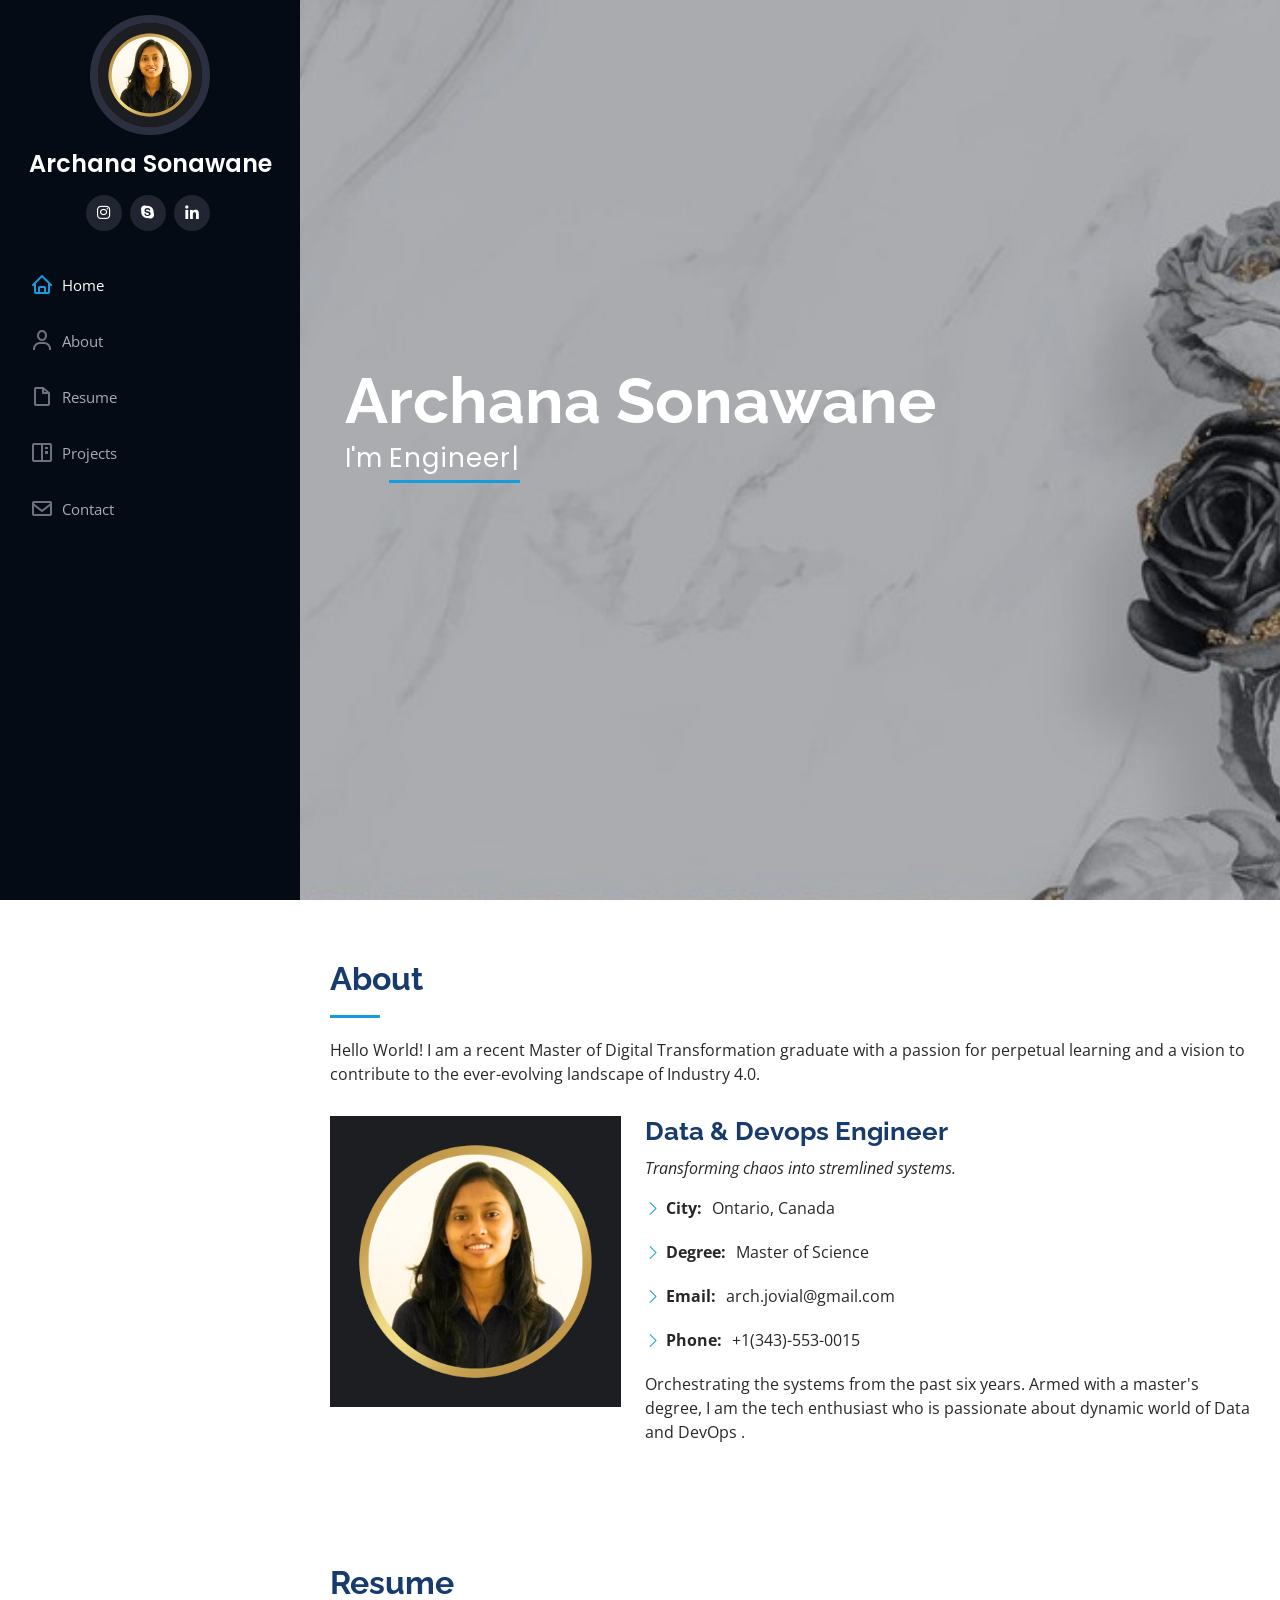
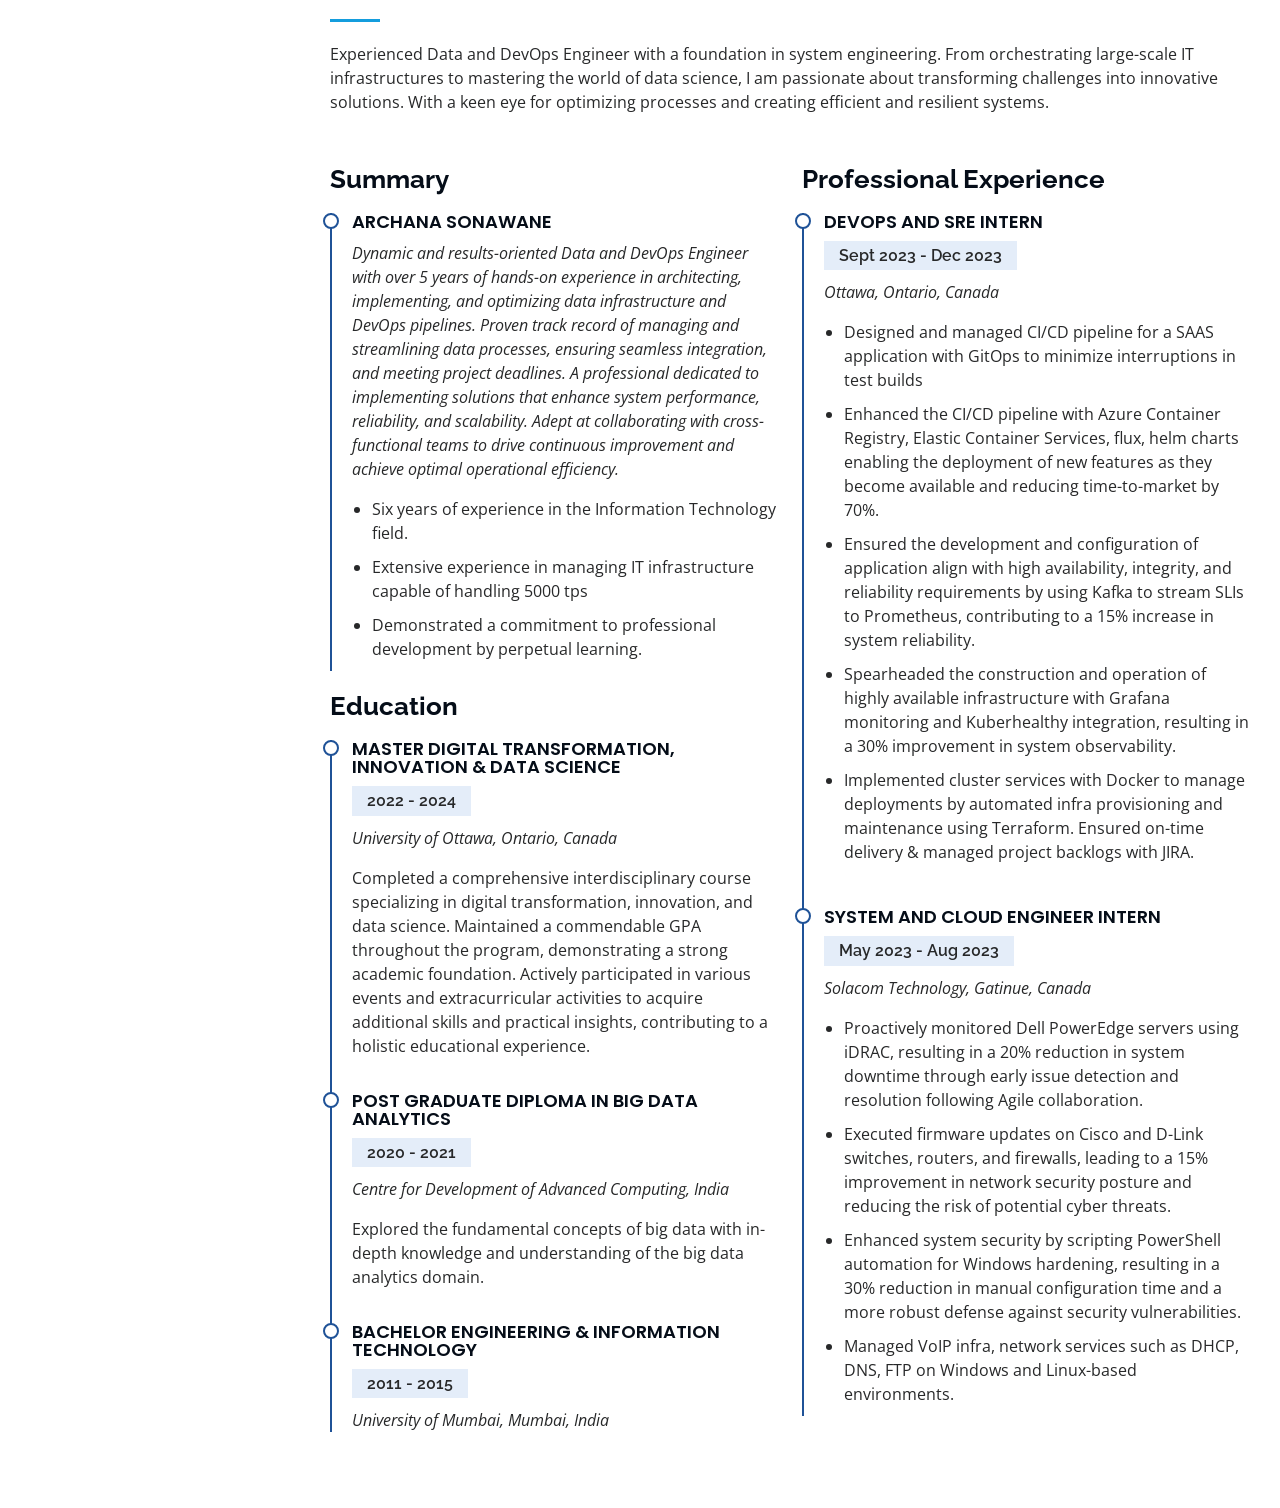
==== index.html @ a14daaec "Update index.html" ====
<!DOCTYPE html>
<html lang="en">

<head>
  <meta charset="utf-8">
  <meta content="width=device-width, initial-scale=1.0" name="viewport">

  <title>Archana - Portfolio</title>
  <meta content="" name="description">
  <meta content="" name="keywords">

  <!-- Favicons -->
  <link href="img/favicon.png" rel="icon">
  <link href="img/apple-touch-icon.png" rel="apple-touch-icon">

  <!-- Google Fonts -->
  <link href="https://fonts.googleapis.com/css?family=Open+Sans:300,300i,400,400i,600,600i,700,700i|Raleway:300,300i,400,400i,500,500i,600,600i,700,700i|Poppins:300,300i,400,400i,500,500i,600,600i,700,700i" rel="stylesheet">

  <!-- Vendor CSS Files -->
  <link href="vendor/aos/aos.css" rel="stylesheet">
  <link href="vendor/bootstrap/css/bootstrap.min.css" rel="stylesheet">
  <link href="vendor/bootstrap-icons/bootstrap-icons.css" rel="stylesheet">
  <link href="vendor/boxicons/css/boxicons.min.css" rel="stylesheet">
  <link href="vendor/glightbox/css/glightbox.min.css" rel="stylesheet">
  <link href="vendor/swiper/swiper-bundle.min.css" rel="stylesheet">

  <!-- Template Main CSS File -->
  <link href="css/style.css" rel="stylesheet"> 
</head>
<body>
  <!-- ======= Mobile nav toggle button ======= -->
  <i class="bi bi-list mobile-nav-toggle d-xl-none"></i>

  <!-- ======= Header ======= -->
  <header id="header">
    <div class="d-flex flex-column">

      <div class="profile">
        <img src="img/profile-img.jpg" alt="" class="img-fluid rounded-circle">
        <h1 class="text-light"><a href="index.html">Archana Sonawane</a></h1>
        <div class="social-links mt-3 text-center">
          <!-- <a href="#" class="twitter"><i class="bx bxl-twitter"></i></a>
          <a href="#" class="facebook"><i class="bx bxl-facebook"></i></a> -->
          <a href="#" class="instagram"><i class="bx bxl-instagram"></i></a>
          <a href="#" class="google-plus"><i class="bx bxl-skype"></i></a>
          <a href="https://www.linkedin.com/in/archana93/" class="linkedin"><i class="bx bxl-linkedin"></i></a>
        </div>
      </div>

      <nav id="navbar" class="nav-menu navbar">
        <ul>
          <li><a href="#hero" class="nav-link scrollto active"><i class="bx bx-home"></i> <span>Home</span></a></li>
          <li><a href="#about" class="nav-link scrollto"><i class="bx bx-user"></i> <span>About</span></a></li>
          <li><a href="#resume" class="nav-link scrollto"><i class="bx bx-file-blank"></i> <span>Resume</span></a></li>
          <li><a href="#portfolio" class="nav-link scrollto"><i class="bx bx-book-content"></i> <span>Projects</span></a></li>
          <!-- <li><a href="#services" class="nav-link scrollto"><i class="bx bx-server"></i> <span>Services</span></a></li> -->
          <li><a href="#contact" class="nav-link scrollto"><i class="bx bx-envelope"></i> <span>Contact</span></a></li>
        </ul>
      </nav><!-- .nav-menu -->
    </div>
  </header><!-- End Header -->

  <!-- ======= Hero Section ======= -->
  <section id="hero" class="d-flex flex-column justify-content-center align-items-center">
    <div class="hero-container" data-aos="fade-in">
      <h1>Archana Sonawane</h1>
      <p>I'm <span class="typed" data-typed-items="Engineer, Dreamer, Reader"></span></p>
    </div>
  </section><!-- End Hero -->

  <main id="main">

    <!-- ======= About Section ======= -->
    <section id="about" class="about">
      <div class="container">

        <div class="section-title">
          <h2>About</h2>
          <p>Hello World! I am a recent Master of Digital Transformation graduate with a passion for perpetual learning and a vision to contribute to the ever-evolving landscape of Industry 4.0.</p>
        </div>

        <div class="row">
          <div class="col-lg-4" data-aos="fade-right">
            <img src="img/profile-img.jpg" class="img-fluid" alt="">
          </div>
          <div class="col-lg-8 pt-4 pt-lg-0 content" data-aos="fade-left">
            <h3>Data &amp; Devops Engineer</h3>
            <p class="fst-italic">
              Transforming chaos into stremlined systems.
            </p>
            <div class="row">
              <div class="col-lg-6">
                <ul>
                 
                  <!-- <li><i class="bi bi-chevron-right"></i> <strong>Website:</strong> <span>www.example.com</span></li> -->
                  
                  <li><i class="bi bi-chevron-right"></i> <strong>City:</strong> <span>Ontario, Canada</span></li>
                  <li><i class="bi bi-chevron-right"></i> <strong>Degree:</strong> <span>Master of Science</span></li>
                  <li><i class="bi bi-chevron-right"></i> <strong>Email:</strong> <span>arch.jovial@gmail.com</span></li>
                  <li><i class="bi bi-chevron-right"></i> <strong>Phone:</strong> <span>+1(343)-553-0015</span></li>
                </ul>
              <!-- </div>
              <div class="col-lg-6">
                <ul> -->
                  
              </div>
            </div>
            <p>
              Orchestrating the systems from the past six years. Armed with a master's degree, I am the tech enthusiast who is passionate about dynamic world of Data and DevOps .
            </p>
          </div>
        </div>

      </div>
    </section><!-- End About Section --> 
     <!-- ======= Resume Section ======= -->
    <section id="resume" class="resume">
      <div class="container">

        <div class="section-title">
          <h2>Resume</h2>
          <p>
            Experienced Data and DevOps Engineer with a foundation in system engineering. 
            From orchestrating large-scale IT infrastructures to mastering the world of data science, 
            I am passionate about transforming challenges into innovative solutions. 
            With a keen eye for optimizing processes and creating efficient and resilient systems.
          </p>
        </div>

        <div class="row">
          <div class="col-lg-6" data-aos="fade-up">
            <h3 class="resume-title">Summary</h3>
            <div class="resume-item pb-0">
              <h4>Archana Sonawane</h4>
              <p><em>
                Dynamic and results-oriented Data and DevOps Engineer with over 5 years of hands-on experience in architecting, implementing, and optimizing data infrastructure and DevOps pipelines. Proven track record of managing and streamlining data processes, ensuring seamless integration, and meeting project deadlines. 
                A professional dedicated to implementing solutions that enhance system performance, reliability, and scalability.
                Adept at collaborating with cross-functional teams to drive continuous improvement and achieve optimal operational efficiency.                </em></p>
              <ul>
                <li>Six years of experience in the Information Technology field. </li>
                <li>Extensive experience in managing IT infrastructure capable of handling 5000 tps</li>
                <li>Demonstrated a commitment to professional development by perpetual learning. </li>
              </ul>
            </div>

            <h3 class="resume-title">Education</h3>
            <div class="resume-item">
              <h4>Master Digital Transformation, Innovation &amp; Data Science</h4>
              <h5>2022 - 2024</h5>
              <p><em>University of Ottawa, Ontario, Canada</em></p>
              <p>
             Completed a comprehensive interdisciplinary course specializing in digital transformation, innovation, and data science. Maintained a commendable GPA throughout the program, demonstrating a strong academic foundation. Actively participated in various events and extracurricular activities to acquire additional skills and practical insights, contributing to a holistic educational experience.   
                </p>
            </div>
             <div class="resume-item">
              <h4>Post Graduate Diploma in Big Data Analytics</h4>
              <h5>2020 - 2021</h5>
              <p><em>Centre for Development of Advanced Computing, India</em></p>
              <p>
             Explored the fundamental concepts of big data with in-depth knowledge and understanding of the big data analytics domain.
              </p>
            </div>
            <div class="resume-item">
              <h4>Bachelor Engineering &amp; Information Technology</h4>
              <h5>2011 - 2015</h5>
              <p><em>University of Mumbai, Mumbai, India</em></p>
              <p></p>
            </div>
          </div>
          <div class="col-lg-6" data-aos="fade-up" data-aos-delay="100">
            <h3 class="resume-title">Professional Experience</h3>
            <div class="resume-item">
              <h4>DevOps and SRE Intern</h4>
              <h5>Sept 2023 - Dec 2023</h5>
              <p><em>Ottawa, Ontario, Canada </em></p>
              <ul>
                <li>Designed and managed CI/CD pipeline for a SAAS application with GitOps to minimize interruptions in test builds</li>
                <li>Enhanced the CI/CD pipeline with Azure Container Registry, Elastic Container Services, flux, helm charts enabling the
deployment of new features as they become available and reducing time-to-market by 70%.</li>
                <li>Ensured the development and configuration of application align with high availability, integrity, and reliability
requirements by using Kafka to stream SLIs to Prometheus, contributing to a 15% increase in system reliability.</li>
                <li>Spearheaded the construction and operation of highly available infrastructure with Grafana monitoring and
Kuberhealthy integration, resulting in a 30% improvement in system observability.</li>
                <li>Implemented cluster services with Docker to manage deployments by automated infra provisioning and maintenance
using Terraform. Ensured on-time delivery & managed project backlogs with JIRA.</li>
              </ul>
            </div>
            <div class="resume-item">
              <h4>System and Cloud Engineer Intern</h4>
              <h5>May 2023 - Aug 2023</h5>
              <p><em>Solacom Technology, Gatinue, Canada</em></p>
              <ul>
                <li>Proactively monitored Dell PowerEdge servers using iDRAC, resulting in a 20% reduction in system downtime through
early issue detection and resolution following Agile collaboration.
                  <li>Executed firmware updates on Cisco and D-Link switches, routers, and firewalls, leading to a 15% improvement in
network security posture and reducing the risk of potential cyber threats.
</li>
                <li>
                  Enhanced system security by scripting PowerShell automation for Windows hardening, resulting in a 30% reduction in
manual configuration time and a more robust defense against security vulnerabilities.
                </li>
                <li>Managed VoIP infra, network services such as DHCP, DNS, FTP on Windows and Linux-based environments.</li>
               
              </ul>
            </div>
          </div>
        </div>

      </div>
    </section><!-- End Resume Section -->
  <!-- ======= Footer ======= -->
  <footer id="footer">
    <div class="container">
      <div class="copyright">
        <!-- &copy; Copyright <strong><span>iPortfolio</span></strong> -->
      </div>
      <div class="credits">
         </div>
    </div>
  </footer><!-- End  Footer -->

  <a href="#" class="back-to-top d-flex align-items-center justify-content-center"><i class="bi bi-arrow-up-short"></i></a>

  <!-- Vendor JS Files -->
  <script src="vendor/purecounter/purecounter_vanilla.js"></script>
  <script src="vendor/aos/aos.js"></script>
  <script src="vendor/bootstrap/js/bootstrap.bundle.min.js"></script>
  <script src="vendor/glightbox/js/glightbox.min.js"></script>
  <script src="vendor/isotope-layout/isotope.pkgd.min.js"></script>
  <script src="vendor/swiper/swiper-bundle.min.js"></script>
  <script src="vendor/typed.js/typed.umd.js"></script>
  <script src="vendor/waypoints/noframework.waypoints.js"></script>
  <script src="vendor/php-email-form/validate.js"></script>

  <!-- Template Main JS File -->
  <script src="js/main.js"></script>

</body>

</html>
---- css/style.css ----
/*--------------------------------------------------------------
# General
--------------------------------------------------------------*/
body {
  font-family: "Open Sans", sans-serif;
  color: #272829;
}

a {
  color: #149ddd;
  text-decoration: none;
}

a:hover {
  color: #37b3ed;
  text-decoration: none;
}

h1,
h2,
h3,
h4,
h5,
h6 {
  font-family: "Raleway", sans-serif;
}

/*--------------------------------------------------------------
# Back to top button
--------------------------------------------------------------*/
.back-to-top {
  position: fixed;
  visibility: hidden;
  opacity: 0;
  right: 15px;
  bottom: 15px;
  z-index: 996;
  background: #149ddd;
  width: 40px;
  height: 40px;
  border-radius: 50px;
  transition: all 0.4s;
}

.back-to-top i {
  font-size: 28px;
  color: #fff;
  line-height: 0;
}

.back-to-top:hover {
  background: #2eafec;
  color: #fff;
}

.back-to-top.active {
  visibility: visible;
  opacity: 1;
}

/*--------------------------------------------------------------
# Header
--------------------------------------------------------------*/
#header {
  position: fixed;
  top: 0;
  left: 0;
  bottom: 0;
  width: 300px;
  transition: all ease-in-out 0.5s;
  z-index: 9997;
  transition: all 0.5s;
  padding: 0 15px;
  background: #040b14;
  overflow-y: auto;
}

#header .profile img {
  margin: 15px auto;
  display: block;
  width: 120px;
  border: 8px solid #2c2f3f;
}

#header .profile h1 {
  font-size: 24px;
  margin: 0;
  padding: 0;
  font-weight: 600;
  -moz-text-align-last: center;
  text-align-last: center;
  font-family: "Poppins", sans-serif;
}

#header .profile h1 a,
#header .profile h1 a:hover {
  color: #fff;
  text-decoration: none;
}

#header .profile .social-links a {
  font-size: 18px;
  display: inline-block;
  background: #212431;
  color: #fff;
  line-height: 1;
  padding: 8px 0;
  margin-right: 4px;
  border-radius: 50%;
  text-align: center;
  width: 36px;
  height: 36px;
  transition: 0.3s;
}

#header .profile .social-links a:hover {
  background: #149ddd;
  color: #fff;
  text-decoration: none;
}

#main {
  margin-left: 300px;
}

.container,
.container-fluid {
  padding-left: 30px;
  padding-right: 30px;
}

@media (max-width: 1199px) {
  #header {
    left: -300px;
  }

  #main {
    margin-left: 0;
  }

  .container,
  .container-fluid {
    padding-left: 12px;
    padding-right: 12px;
  }
}

/*--------------------------------------------------------------
# Navigation Menu
--------------------------------------------------------------*/
/* Desktop Navigation */
.nav-menu {
  padding: 30px 0 0 0;
}

.nav-menu * {
  margin: 0;
  padding: 0;
  list-style: none;
}

.nav-menu>ul>li {
  position: relative;
  white-space: nowrap;
}

.nav-menu a,
.nav-menu a:focus {
  display: flex;
  align-items: center;
  color: #a8a9b4;
  padding: 12px 15px;
  margin-bottom: 8px;
  transition: 0.3s;
  font-size: 15px;
}

.nav-menu a i,
.nav-menu a:focus i {
  font-size: 24px;
  padding-right: 8px;
  color: #6f7180;
}

.nav-menu a:hover,
.nav-menu .active,
.nav-menu .active:focus,
.nav-menu li:hover>a {
  text-decoration: none;
  color: #fff;
}

.nav-menu a:hover i,
.nav-menu .active i,
.nav-menu .active:focus i,
.nav-menu li:hover>a i {
  color: #149ddd;
}

/* Mobile Navigation */
.mobile-nav-toggle {
  position: fixed;
  right: 15px;
  top: 15px;
  z-index: 9998;
  border: 0;
  font-size: 24px;
  transition: all 0.4s;
  outline: none !important;
  background-color: #149ddd;
  color: #fff;
  width: 40px;
  height: 40px;
  display: inline-flex;
  align-items: center;
  justify-content: center;
  line-height: 0;
  border-radius: 50px;
  cursor: pointer;
}

.mobile-nav-active {
  overflow: hidden;
}

.mobile-nav-active #header {
  left: 0;
}

/*--------------------------------------------------------------
# Hero Section
--------------------------------------------------------------*/
#hero {
  width: 100%;
  height: 100vh;
  background: url("../img/hero-bg.jpg") top center;
  background-size: cover;
}

#hero:before {
  content: "";
  background: rgba(5, 13, 24, 0.3);
  position: absolute;
  bottom: 0;
  top: 0;
  left: 0;
  right: 0;
  z-index: 1;
}

#hero .hero-container {
  position: relative;
  z-index: 2;
  min-width: 300px;
}

#hero h1 {
  margin: 0 0 10px 0;
  font-size: 64px;
  font-weight: 700;
  line-height: 56px;
  color: #fff;
}

#hero p {
  color: #fff;
  margin-bottom: 50px;
  font-size: 26px;
  font-family: "Poppins", sans-serif;
}

#hero p span {
  color: #fff;
  padding-bottom: 4px;
  letter-spacing: 1px;
  border-bottom: 3px solid #149ddd;
}

@media (min-width: 1024px) {
  #hero {
    background-attachment: fixed;
  }
}

@media (max-width: 768px) {
  #hero h1 {
    font-size: 28px;
    line-height: 36px;
  }

  #hero h2 {
    font-size: 18px;
    line-height: 24px;
    margin-bottom: 30px;
  }
}

/*--------------------------------------------------------------
# Sections General
--------------------------------------------------------------*/
section {
  padding: 60px 0;
  overflow: hidden;
}

.section-bg {
  background: #f5f8fd;
}

.section-title {
  padding-bottom: 30px;
}

.section-title h2 {
  font-size: 32px;
  font-weight: bold;
  margin-bottom: 20px;
  padding-bottom: 20px;
  position: relative;
  color: #173b6c;
}

.section-title h2::after {
  content: "";
  position: absolute;
  display: block;
  width: 50px;
  height: 3px;
  background: #149ddd;
  bottom: 0;
  left: 0;
}

.section-title p {
  margin-bottom: 0;
}

/*--------------------------------------------------------------
# About
--------------------------------------------------------------*/
.about .content h3 {
  font-weight: 700;
  font-size: 26px;
  color: #173b6c;
}

.about .content ul {
  list-style: none;
  padding: 0;
}

.about .content ul li {
  margin-bottom: 20px;
  display: flex;
  align-items: center;
}

.about .content ul strong {
  margin-right: 10px;
}

.about .content ul i {
  font-size: 16px;
  margin-right: 5px;
  color: #149ddd;
  line-height: 0;
}

.about .content p:last-child {
  margin-bottom: 0;
}

/*--------------------------------------------------------------
# Facts
--------------------------------------------------------------*/
.facts {
  padding-bottom: 30px;
}

.facts .count-box {
  padding: 30px;
  width: 100%;
}

.facts .count-box i {
  display: block;
  font-size: 44px;
  color: #149ddd;
  float: left;
  line-height: 0;
}

.facts .count-box span {
  font-size: 48px;
  line-height: 40px;
  display: block;
  font-weight: 700;
  color: #050d18;
  margin-left: 60px;
}

.facts .count-box p {
  padding: 15px 0 0 0;
  margin: 0 0 0 60px;
  font-family: "Raleway", sans-serif;
  font-size: 14px;
  color: #122f57;
}

.facts .count-box a {
  font-weight: 600;
  display: block;
  margin-top: 20px;
  color: #122f57;
  font-size: 15px;
  font-family: "Poppins", sans-serif;
  transition: ease-in-out 0.3s;
}

.facts .count-box a:hover {
  color: #1f5297;
}

/*--------------------------------------------------------------
# Akills
--------------------------------------------------------------*/
.skills .progress {
  height: 60px;
  display: block;
  background: none;
  border-radius: 0;
}

.skills .progress .skill {
  padding: 0;
  margin: 0 0 6px 0;
  text-transform: uppercase;
  display: block;
  font-weight: 600;
  font-family: "Poppins", sans-serif;
  color: #050d18;
}

.skills .progress .skill .val {
  float: right;
  font-style: normal;
}

.skills .progress-bar-wrap {
  background: #dce8f8;
  height: 10px;
}

.skills .progress-bar {
  width: 1px;
  height: 10px;
  transition: 0.9s;
  background-color: #149ddd;
}

/*--------------------------------------------------------------
# Resume
--------------------------------------------------------------*/
.resume .resume-title {
  font-size: 26px;
  font-weight: 700;
  margin-top: 20px;
  margin-bottom: 20px;
  color: #050d18;
}

.resume .resume-item {
  padding: 0 0 20px 20px;
  margin-top: -2px;
  border-left: 2px solid #1f5297;
  position: relative;
}

.resume .resume-item h4 {
  line-height: 18px;
  font-size: 18px;
  font-weight: 600;
  text-transform: uppercase;
  font-family: "Poppins", sans-serif;
  color: #050d18;
  margin-bottom: 10px;
}

.resume .resume-item h5 {
  font-size: 16px;
  background: #e4edf9;
  padding: 5px 15px;
  display: inline-block;
  font-weight: 600;
  margin-bottom: 10px;
}

.resume .resume-item ul {
  padding-left: 20px;
}

.resume .resume-item ul li {
  padding-bottom: 10px;
}

.resume .resume-item:last-child {
  padding-bottom: 0;
}

.resume .resume-item::before {
  content: "";
  position: absolute;
  width: 16px;
  height: 16px;
  border-radius: 50px;
  left: -9px;
  top: 0;
  background: #fff;
  border: 2px solid #1f5297;
}

/*--------------------------------------------------------------
# Portfolio
--------------------------------------------------------------*/
.portfolio .portfolio-item {
  margin-bottom: 30px;
}

.portfolio #portfolio-flters {
  padding: 0;
  margin: 0 auto 35px auto;
  list-style: none;
  text-align: center;
  background: #fff;
  border-radius: 50px;
  padding: 2px 15px;
}

.portfolio #portfolio-flters li {
  cursor: pointer;
  display: inline-block;
  padding: 10px 15px 8px 15px;
  font-size: 14px;
  font-weight: 600;
  line-height: 1;
  text-transform: uppercase;
  color: #272829;
  margin-bottom: 5px;
  transition: all 0.3s ease-in-out;
}

.portfolio #portfolio-flters li:hover,
.portfolio #portfolio-flters li.filter-active {
  color: #149ddd;
}

.portfolio #portfolio-flters li:last-child {
  margin-right: 0;
}

.portfolio .portfolio-wrap {
  transition: 0.3s;
  position: relative;
  overflow: hidden;
  z-index: 1;
}

.portfolio .portfolio-wrap::before {
  content: "";
  background: rgba(255, 255, 255, 0.5);
  position: absolute;
  left: 0;
  right: 0;
  top: 0;
  bottom: 0;
  transition: all ease-in-out 0.3s;
  z-index: 2;
  opacity: 0;
}

.portfolio .portfolio-wrap .portfolio-links {
  opacity: 1;
  left: 0;
  right: 0;
  bottom: -60px;
  z-index: 3;
  position: absolute;
  transition: all ease-in-out 0.3s;
  display: flex;
  justify-content: center;
}

.portfolio .portfolio-wrap .portfolio-links a {
  color: #fff;
  font-size: 28px;
  text-align: center;
  background: rgba(20, 157, 221, 0.75);
  transition: 0.3s;
  width: 50%;
}

.portfolio .portfolio-wrap .portfolio-links a:hover {
  background: rgba(20, 157, 221, 0.95);
}

.portfolio .portfolio-wrap .portfolio-links a+a {
  border-left: 1px solid #37b3ed;
}

.portfolio .portfolio-wrap:hover::before {
  top: 0;
  left: 0;
  right: 0;
  bottom: 0;
  opacity: 1;
}

.portfolio .portfolio-wrap:hover .portfolio-links {
  opacity: 1;
  bottom: 0;
}

/*--------------------------------------------------------------
# Portfolio Details
--------------------------------------------------------------*/
.portfolio-details {
  padding-top: 40px;
}

.portfolio-details .portfolio-details-slider img {
  width: 100%;
}

.portfolio-details .portfolio-details-slider .swiper-pagination {
  margin-top: 20px;
  position: relative;
}

.portfolio-details .portfolio-details-slider .swiper-pagination .swiper-pagination-bullet {
  width: 12px;
  height: 12px;
  background-color: #fff;
  opacity: 1;
  border: 1px solid #149ddd;
}

.portfolio-details .portfolio-details-slider .swiper-pagination .swiper-pagination-bullet-active {
  background-color: #149ddd;
}

.portfolio-details .portfolio-info {
  padding: 30px;
  box-shadow: 0px 0 30px rgba(5, 13, 24, 0.08);
}

.portfolio-details .portfolio-info h3 {
  font-size: 22px;
  font-weight: 700;
  margin-bottom: 20px;
  padding-bottom: 20px;
  border-bottom: 1px solid #eee;
}

.portfolio-details .portfolio-info ul {
  list-style: none;
  padding: 0;
  font-size: 15px;
}

.portfolio-details .portfolio-info ul li+li {
  margin-top: 10px;
}

.portfolio-details .portfolio-description {
  padding-top: 30px;
}

.portfolio-details .portfolio-description h2 {
  font-size: 26px;
  font-weight: 700;
  margin-bottom: 20px;
}

.portfolio-details .portfolio-description p {
  padding: 0;
}

/*--------------------------------------------------------------
# Services
--------------------------------------------------------------*/
.services .icon-box {
  margin-bottom: 20px;
}

.services .icon {
  float: left;
  display: flex;
  align-items: center;
  justify-content: center;
  width: 54px;
  height: 54px;
  background: #149ddd;
  border-radius: 50%;
  transition: 0.5s;
  border: 1px solid #149ddd;
}

.services .icon i {
  color: #fff;
  font-size: 24px;
  line-height: 0;
}

.services .icon-box:hover .icon {
  background: #fff;
}

.services .icon-box:hover .icon i {
  color: #149ddd;
}

.services .title {
  margin-left: 80px;
  font-weight: 700;
  margin-bottom: 15px;
  font-size: 18px;
}

.services .title a {
  color: #343a40;
}

.services .title a:hover {
  color: #149ddd;
}

.services .description {
  margin-left: 80px;
  line-height: 24px;
  font-size: 14px;
}

/*--------------------------------------------------------------
# Testimonials
--------------------------------------------------------------*/
.testimonials .testimonials-carousel,
.testimonials .testimonials-slider {
  overflow: hidden;
}

.testimonials .testimonial-item {
  box-sizing: content-box;
  text-align: center;
  min-height: 320px;
}

.testimonials .testimonial-item .testimonial-img {
  width: 90px;
  border-radius: 50%;
  margin: 0 auto;
}

.testimonials .testimonial-item h3 {
  font-size: 18px;
  font-weight: bold;
  margin: 10px 0 5px 0;
  color: #111;
}

.testimonials .testimonial-item h4 {
  font-size: 14px;
  color: #999;
  margin: 0;
}

.testimonials .testimonial-item .quote-icon-left,
.testimonials .testimonial-item .quote-icon-right {
  color: #c3e8fa;
  font-size: 26px;
}

.testimonials .testimonial-item .quote-icon-left {
  display: inline-block;
  left: -5px;
  position: relative;
}

.testimonials .testimonial-item .quote-icon-right {
  display: inline-block;
  right: -5px;
  position: relative;
  top: 10px;
}

.testimonials .testimonial-item p {
  font-style: italic;
  margin: 0 15px 15px 15px;
  padding: 20px;
  background: #fff;
  position: relative;
  margin-bottom: 35px;
  border-radius: 6px;
  box-shadow: 0px 2px 15px rgba(0, 0, 0, 0.1);
}

.testimonials .testimonial-item p::after {
  content: "";
  width: 0;
  height: 0;
  border-top: 20px solid #fff;
  border-right: 20px solid transparent;
  border-left: 20px solid transparent;
  position: absolute;
  bottom: -20px;
  left: calc(50% - 20px);
}

.testimonials .swiper-pagination {
  margin-top: 20px;
  position: relative;
}

.testimonials .swiper-pagination .swiper-pagination-bullet {
  width: 12px;
  height: 12px;
  background-color: #fff;
  opacity: 1;
  border: 1px solid #149ddd;
}

.testimonials .swiper-pagination .swiper-pagination-bullet-active {
  background-color: #149ddd;
}

/*--------------------------------------------------------------
# Contact
--------------------------------------------------------------*/
.contact {
  padding-bottom: 130px;
}

.contact .info {
  padding: 30px;
  background: #fff;
  width: 100%;
  box-shadow: 0 0 24px 0 rgba(0, 0, 0, 0.12);
}

.contact .info i {
  font-size: 20px;
  color: #149ddd;
  float: left;
  width: 44px;
  height: 44px;
  background: #dff3fc;
  display: flex;
  justify-content: center;
  align-items: center;
  border-radius: 50px;
  transition: all 0.3s ease-in-out;
}

.contact .info h4 {
  padding: 0 0 0 60px;
  font-size: 22px;
  font-weight: 600;
  margin-bottom: 5px;
  color: #050d18;
}

.contact .info p {
  padding: 0 0 10px 60px;
  margin-bottom: 20px;
  font-size: 14px;
  color: #173b6c;
}

.contact .info .email p {
  padding-top: 5px;
}

.contact .info .social-links {
  padding-left: 60px;
}

.contact .info .social-links a {
  font-size: 18px;
  display: inline-block;
  background: #333;
  color: #fff;
  line-height: 1;
  padding: 8px 0;
  border-radius: 50%;
  text-align: center;
  width: 36px;
  height: 36px;
  transition: 0.3s;
  margin-right: 10px;
}

.contact .info .social-links a:hover {
  background: #149ddd;
  color: #fff;
}

.contact .info .email:hover i,
.contact .info .address:hover i,
.contact .info .phone:hover i {
  background: #149ddd;
  color: #fff;
}

.contact .php-email-form {
  width: 100%;
  padding: 30px;
  background: #fff;
  box-shadow: 0 0 24px 0 rgba(0, 0, 0, 0.12);
}

.contact .php-email-form .form-group {
  padding-bottom: 8px;
}

.contact .php-email-form .validate {
  display: none;
  color: red;
  margin: 0 0 15px 0;
  font-weight: 400;
  font-size: 13px;
}

.contact .php-email-form .error-message {
  display: none;
  color: #fff;
  background: #ed3c0d;
  text-align: left;
  padding: 15px;
  font-weight: 600;
}

.contact .php-email-form .error-message br+br {
  margin-top: 25px;
}

.contact .php-email-form .sent-message {
  display: none;
  color: #fff;
  background: #18d26e;
  text-align: center;
  padding: 15px;
  font-weight: 600;
}

.contact .php-email-form .loading {
  display: none;
  background: #fff;
  text-align: center;
  padding: 15px;
}

.contact .php-email-form .loading:before {
  content: "";
  display: inline-block;
  border-radius: 50%;
  width: 24px;
  height: 24px;
  margin: 0 10px -6px 0;
  border: 3px solid #18d26e;
  border-top-color: #eee;
  animation: animate-loading 1s linear infinite;
}

.contact .php-email-form .form-group {
  margin-bottom: 15px;
}

.contact .php-email-form label {
  padding-bottom: 8px;
}

.contact .php-email-form input,
.contact .php-email-form textarea {
  border-radius: 0;
  box-shadow: none;
  font-size: 14px;
}

.contact .php-email-form input {
  height: 44px;
}

.contact .php-email-form textarea {
  padding: 10px 15px;
}

.contact .php-email-form button[type=submit] {
  background: #149ddd;
  border: 0;
  padding: 10px 24px;
  color: #fff;
  transition: 0.4s;
  border-radius: 4px;
}

.contact .php-email-form button[type=submit]:hover {
  background: #37b3ed;
}

@keyframes animate-loading {
  0% {
    transform: rotate(0deg);
  }

  100% {
    transform: rotate(360deg);
  }
}

/*--------------------------------------------------------------
# Breadcrumbs
--------------------------------------------------------------*/
.breadcrumbs {
  padding: 20px 0;
  background: #f9f9f9;
}

.breadcrumbs h2 {
  font-size: 26px;
  font-weight: 300;
}

.breadcrumbs ol {
  display: flex;
  flex-wrap: wrap;
  list-style: none;
  padding: 0;
  margin: 0;
  font-size: 15px;
}

.breadcrumbs ol li+li {
  padding-left: 10px;
}

.breadcrumbs ol li+li::before {
  display: inline-block;
  padding-right: 10px;
  color: #0e2442;
  content: "/";
}

@media (max-width: 768px) {
  .breadcrumbs .d-flex {
    display: block !important;
  }

  .breadcrumbs ol {
    display: block;
  }

  .breadcrumbs ol li {
    display: inline-block;
  }
}

/*--------------------------------------------------------------
# Footer
--------------------------------------------------------------*/
#footer {
  padding: 15px;
  color: #f4f6fd;
  font-size: 14px;
  position: fixed;
  left: 0;
  bottom: 0;
  width: 300px;
  z-index: 9999;
  background: #040b14;
}

#footer .copyright {
  text-align: center;
}

#footer .credits {
  padding-top: 5px;
  text-align: center;
  font-size: 13px;
  color: #eaebf0;
}

@media (max-width: 1199px) {
  #footer {
    position: static;
    width: auto;
    padding-right: 20px 15px;
  }
}
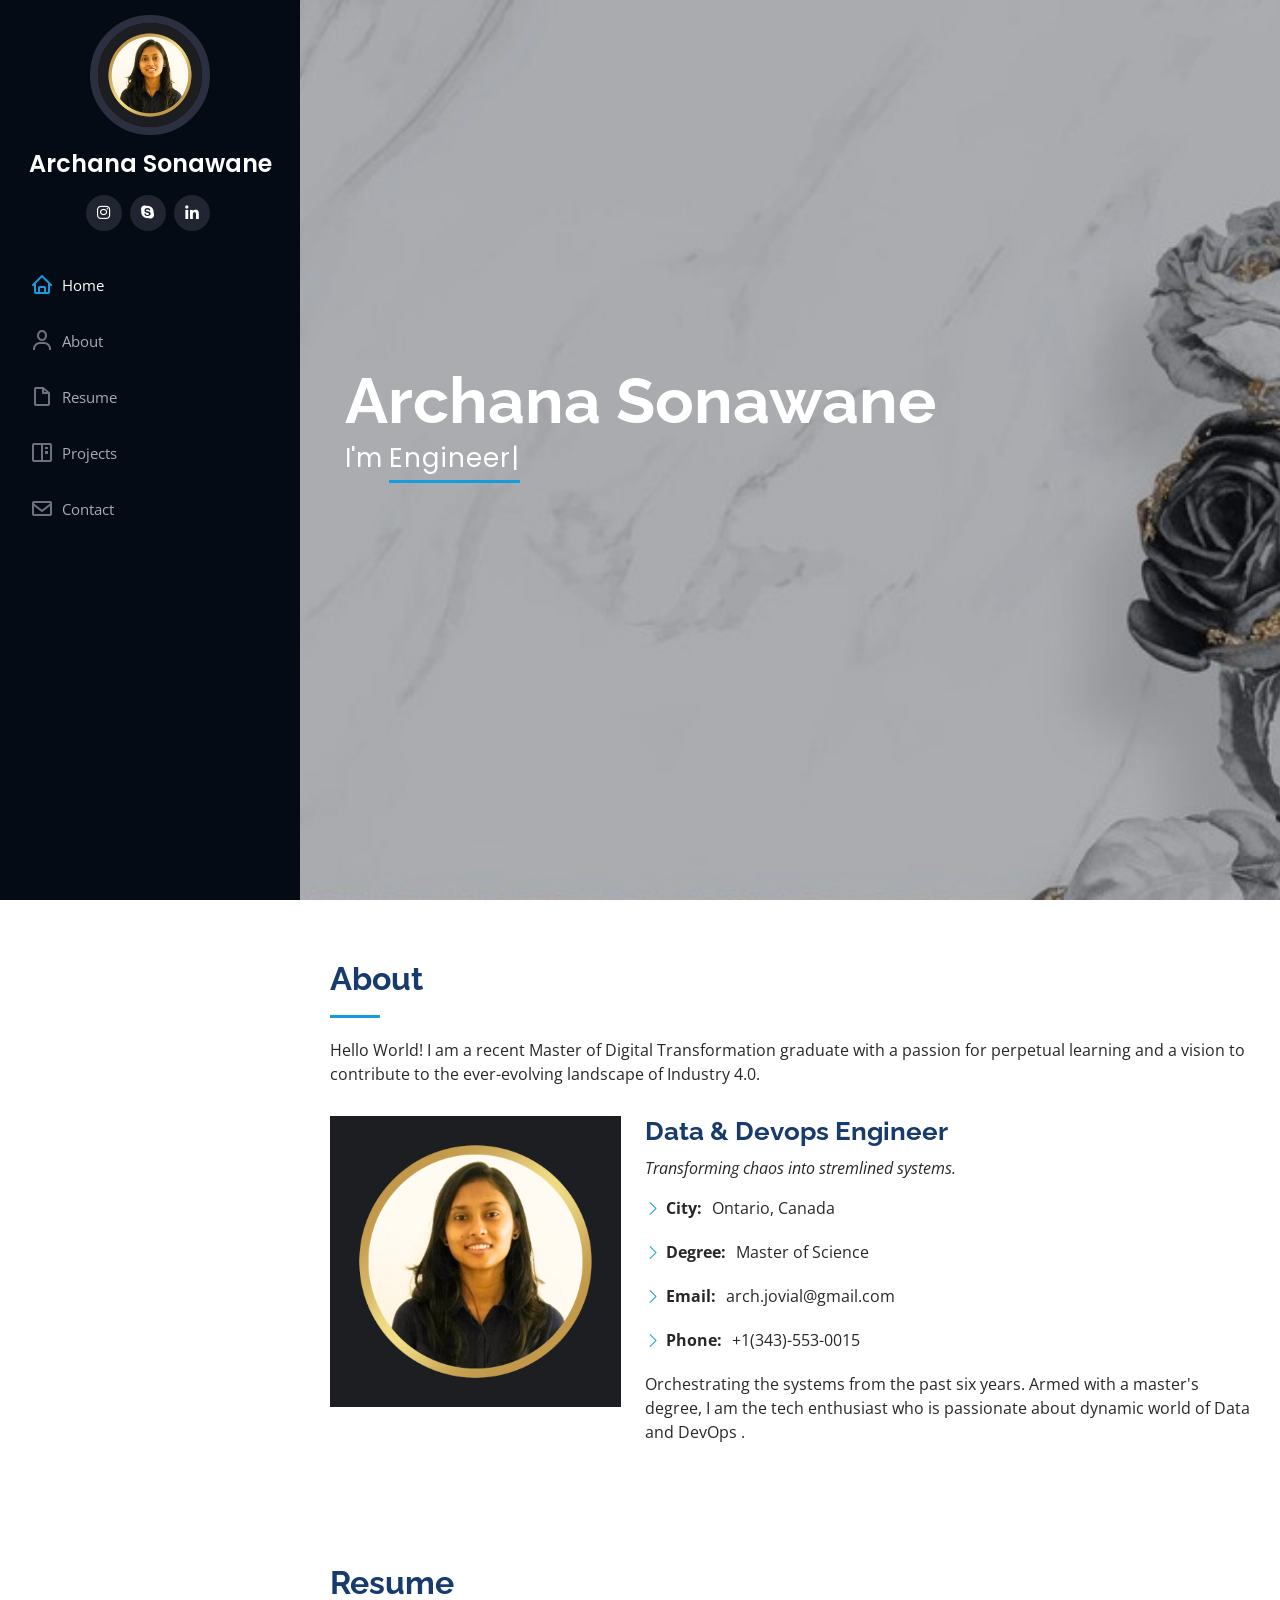
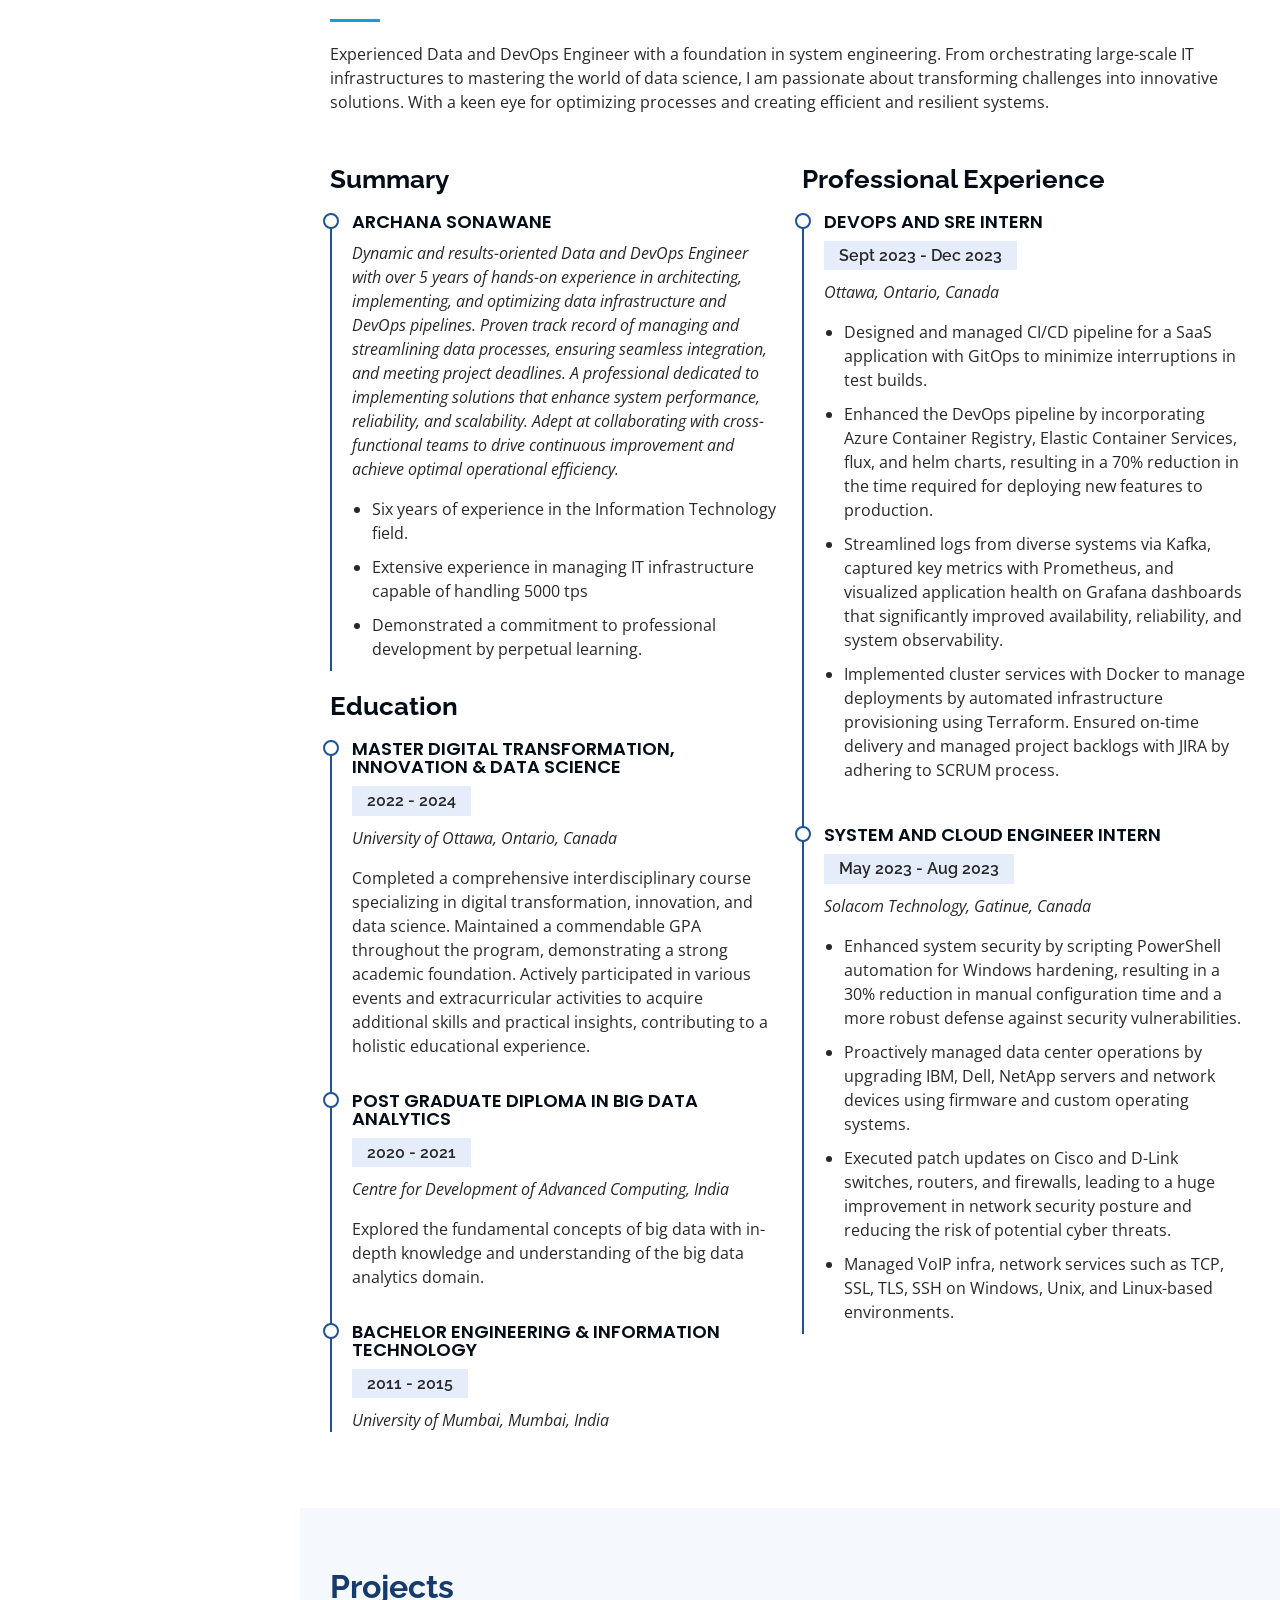
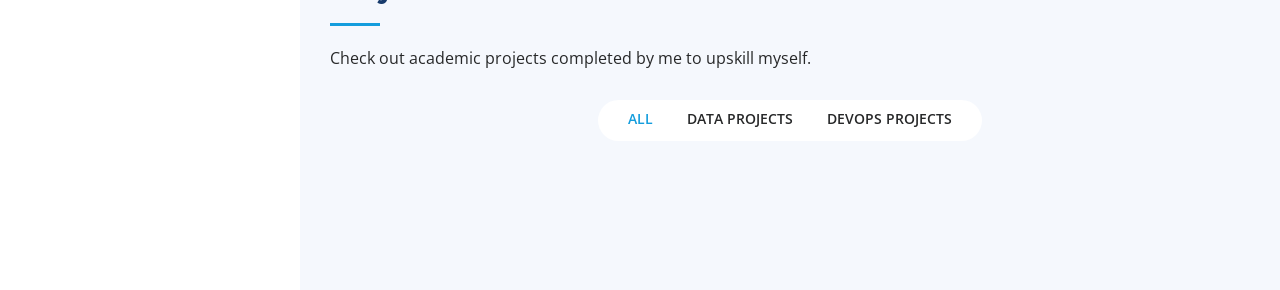
==== commit 0af307e7: "added project links" ====
--- a/index.html
+++ b/index.html
@@ -174,33 +174,27 @@
               <h5>Sept 2023 - Dec 2023</h5>
               <p><em>Ottawa, Ontario, Canada </em></p>
               <ul>
-                <li>Designed and managed CI/CD pipeline for a SAAS application with GitOps to minimize interruptions in test builds</li>
-                <li>Enhanced the CI/CD pipeline with Azure Container Registry, Elastic Container Services, flux, helm charts enabling the
-deployment of new features as they become available and reducing time-to-market by 70%.</li>
-                <li>Ensured the development and configuration of application align with high availability, integrity, and reliability
-requirements by using Kafka to stream SLIs to Prometheus, contributing to a 15% increase in system reliability.</li>
-                <li>Spearheaded the construction and operation of highly available infrastructure with Grafana monitoring and
-Kuberhealthy integration, resulting in a 30% improvement in system observability.</li>
-                <li>Implemented cluster services with Docker to manage deployments by automated infra provisioning and maintenance
-using Terraform. Ensured on-time delivery & managed project backlogs with JIRA.</li>
-              </ul>
+                <li>Designed and managed CI/CD pipeline for a SaaS application with GitOps to minimize interruptions in test builds.</li>
+                <li>Enhanced the DevOps pipeline by incorporating Azure Container Registry, Elastic Container Services, flux, and helm
+charts, resulting in a 70% reduction in the time required for deploying new features to production.</li>
+                <li>Streamlined logs from diverse systems via Kafka, captured key metrics with Prometheus, and visualized application
+health on Grafana dashboards that significantly improved availability, reliability, and system observability.</li>
+                <li>Implemented cluster services with Docker to manage deployments by automated infrastructure provisioning using
+Terraform. Ensured on-time delivery and managed project backlogs with JIRA by adhering to SCRUM process.</li>
+                </ul>
             </div>
             <div class="resume-item">
               <h4>System and Cloud Engineer Intern</h4>
               <h5>May 2023 - Aug 2023</h5>
               <p><em>Solacom Technology, Gatinue, Canada</em></p>
               <ul>
-                <li>Proactively monitored Dell PowerEdge servers using iDRAC, resulting in a 20% reduction in system downtime through
-early issue detection and resolution following Agile collaboration.
-                  <li>Executed firmware updates on Cisco and D-Link switches, routers, and firewalls, leading to a 15% improvement in
-network security posture and reducing the risk of potential cyber threats.
-</li>
-                <li>
-                  Enhanced system security by scripting PowerShell automation for Windows hardening, resulting in a 30% reduction in
-manual configuration time and a more robust defense against security vulnerabilities.
-                </li>
-                <li>Managed VoIP infra, network services such as DHCP, DNS, FTP on Windows and Linux-based environments.</li>
-               
+               <li>Enhanced system security by scripting PowerShell automation for Windows hardening, resulting in a 30% reduction in
+manual configuration time and a more robust defense against security vulnerabilities.</li>
+                <li>Proactively managed data center operations by upgrading IBM, Dell, NetApp servers and network devices using firmware
+and custom operating systems.</li>
+                <li>Executed patch updates on Cisco and D-Link switches, routers, and firewalls, leading to a huge improvement in network
+security posture and reducing the risk of potential cyber threats.</li>
+                <li>Managed VoIP infra, network services such as TCP, SSL, TLS, SSH on Windows, Unix, and Linux-based environments.</li>
               </ul>
             </div>
           </div>
@@ -208,6 +202,52 @@
 
       </div>
     </section><!-- End Resume Section -->
+
+      <section id="portfolio" class="portfolio section-bg">
+      <div class="container">
+
+        <div class="section-title">
+          <h2>Projects</h2>
+          <p>Check out academic projects completed by me to upskill myself.</p>
+        </div>
+
+        <div class="row" data-aos="fade-up">
+          <div class="col-lg-12 d-flex justify-content-center">
+            <ul id="portfolio-flters">
+              <li data-filter="*" class="filter-active">All</li>
+              <li data-filter=".filter-app">Data Projects</li>
+              <li data-filter=".filter-card">DevOps Projects</li>
+           
+            </ul>
+          </div>
+        </div>
+
+        <div class="row portfolio-container" data-aos="fade-up" data-aos-delay="100">
+
+          <div class="col-lg-4 col-md-6 portfolio-item filter-app">
+            <div class="portfolio-wrap">
+              <img src="assets/img/portfolio/portfolio-1.jpg" class="img-fluid" alt="">
+              <div class="portfolio-links">
+                <a href="assets/img/portfolio/portfolio-1.jpg" data-gallery="portfolioGallery" class="portfolio-lightbox" title="App 1"><i class="bx bx-plus"></i></a>
+                <a href="portfolio-details.html" title="More Details"><i class="bx bx-link"></i></a>
+              </div>
+            </div>
+          </div>
+          <div class="col-lg-4 col-md-6 portfolio-item filter-web">
+            <div class="portfolio-wrap">
+              <img src="assets/img/portfolio/portfolio-9.jpg" class="img-fluid" alt="">
+              <div class="portfolio-links">
+                <a href="assets/img/portfolio/portfolio-9.jpg" data-gallery="portfolioGallery" class="portfolio-lightbox" title="Web 3"><i class="bx bx-plus"></i></a>
+                <a href="portfolio-details.html" title="More Details"><i class="bx bx-link"></i></a>
+              </div>
+            </div>
+          </div>
+
+        </div>
+
+      </div>
+    </section><!-- End Portfolio Section -->
+    
   <!-- ======= Footer ======= -->
   <footer id="footer">
     <div class="container">
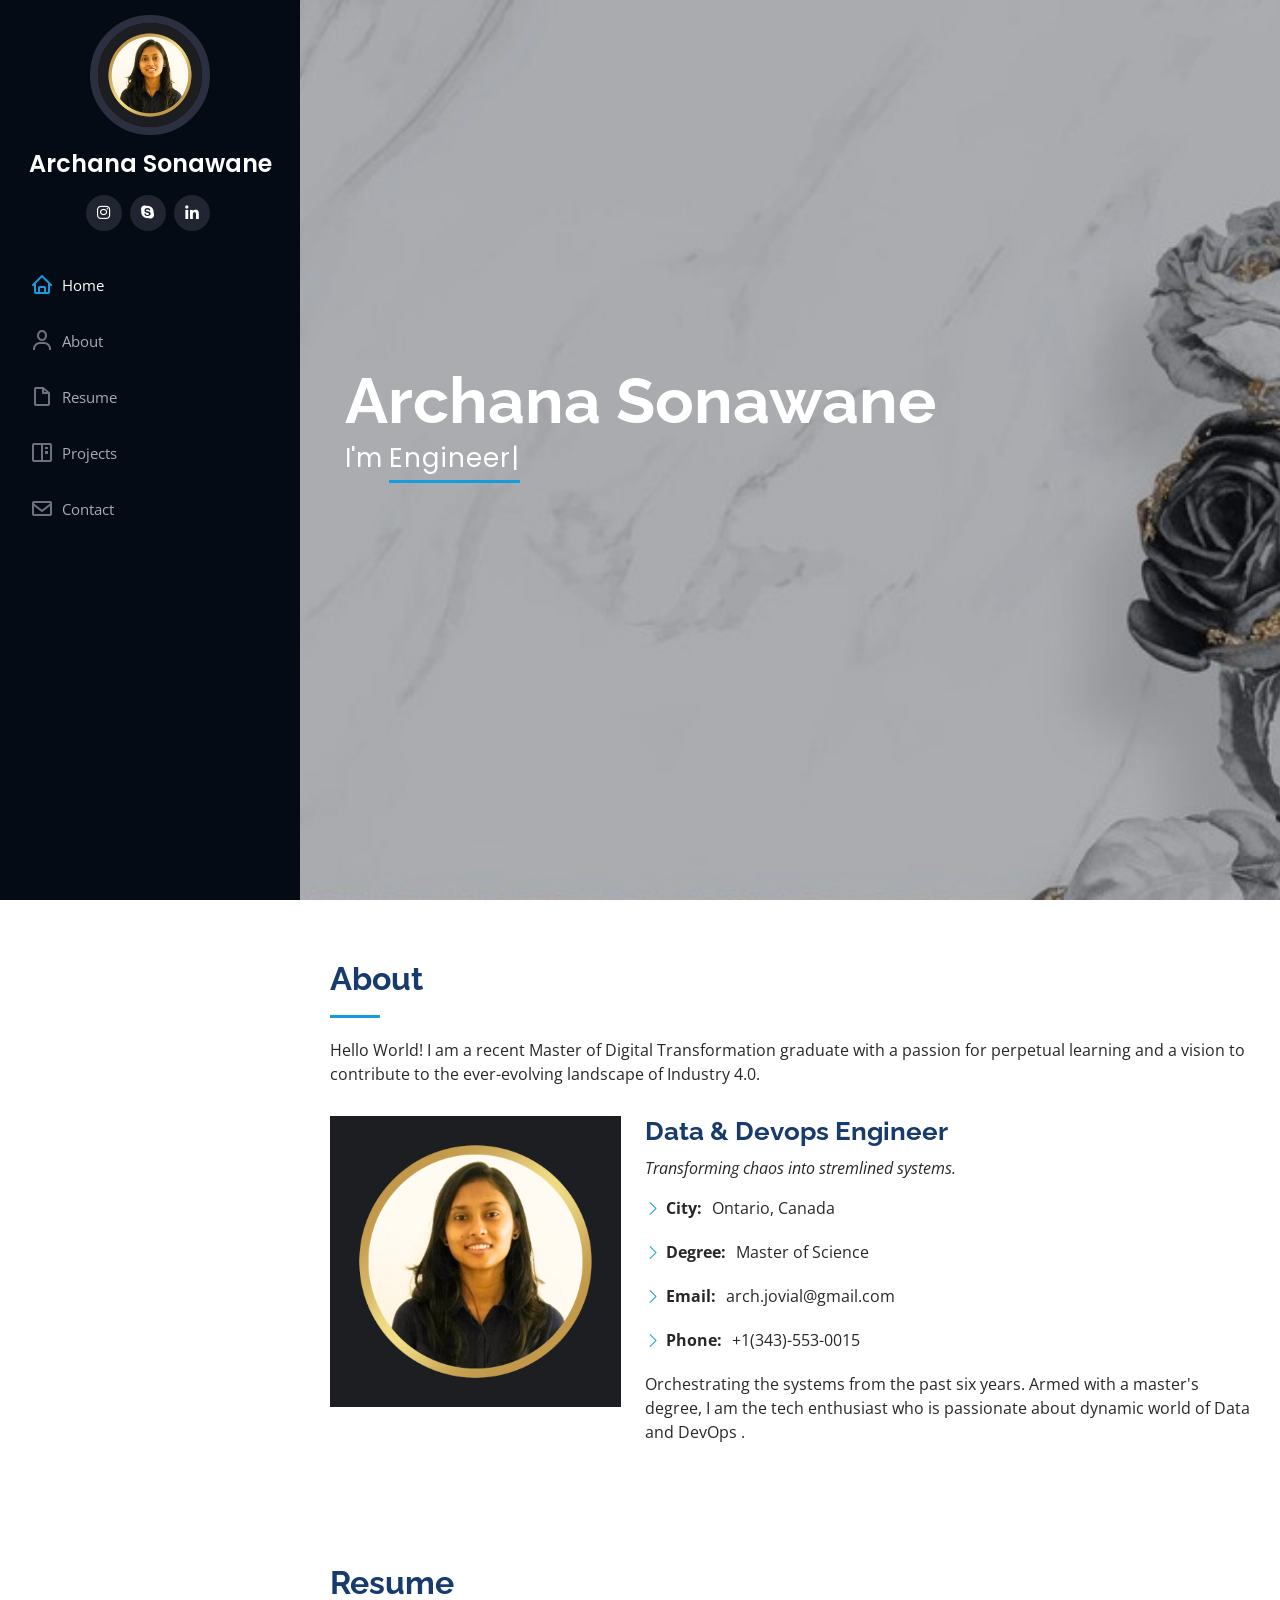
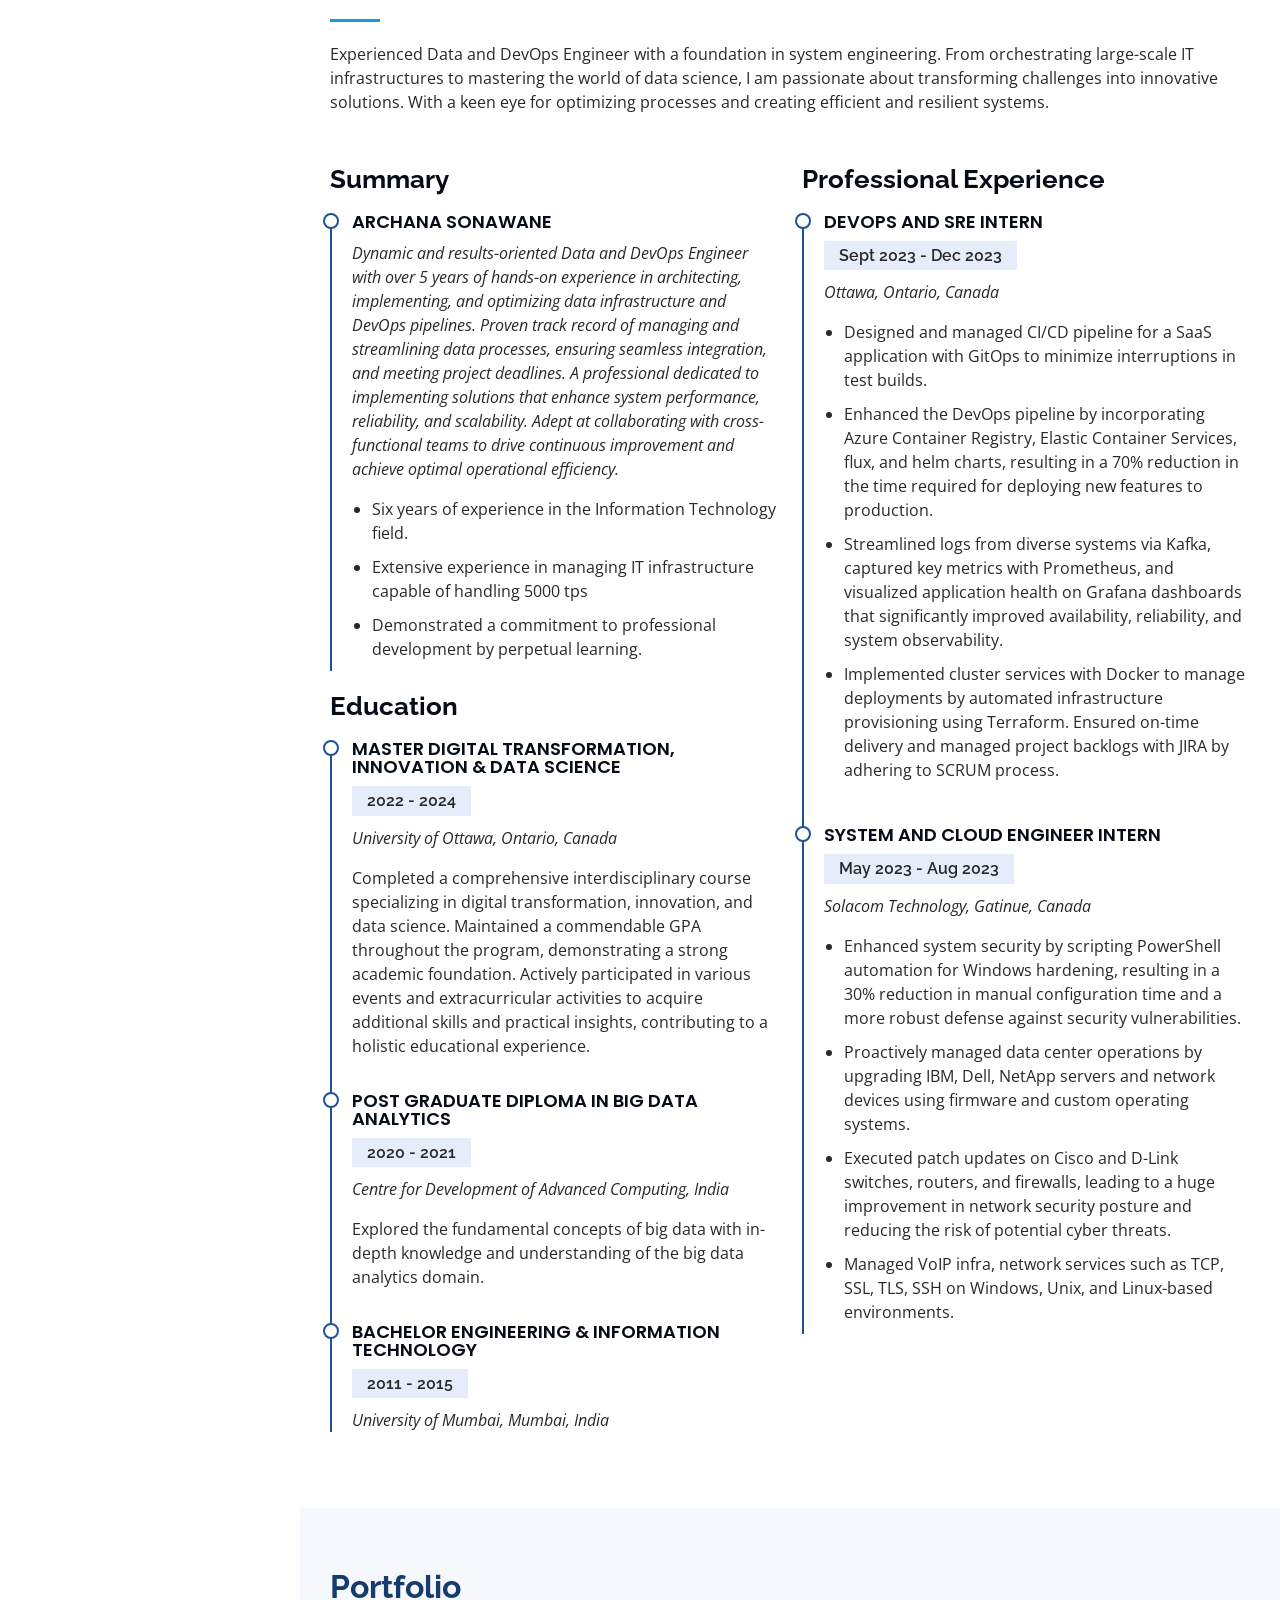
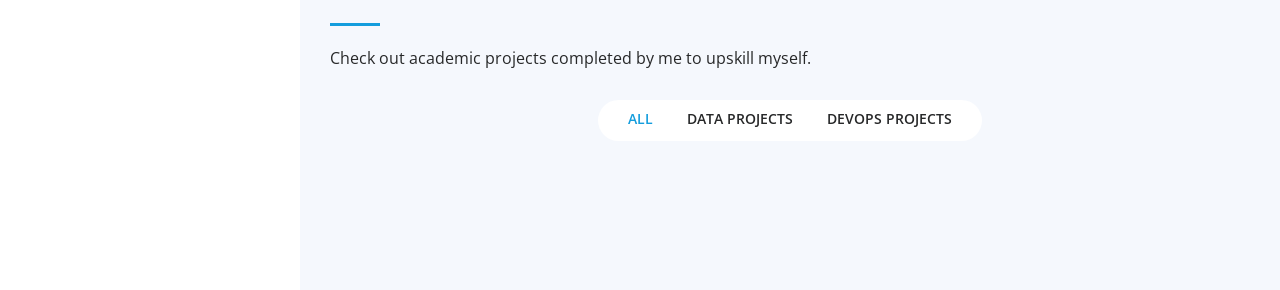
==== commit e0d13e8b: "Update index.html" ====
--- a/index.html
+++ b/index.html
@@ -201,13 +201,15 @@
         </div>
 
       </div>
-    </section><!-- End Resume Section -->
-
-      <section id="portfolio" class="portfolio section-bg">
+    </section>
+    <!-- End Resume Section -->
+
+ <!-- ======= Portfolio Section ======= -->
+    <section id="portfolio" class="portfolio section-bg">
       <div class="container">
 
         <div class="section-title">
-          <h2>Projects</h2>
+          <h2>Portfolio</h2>
           <p>Check out academic projects completed by me to upskill myself.</p>
         </div>
 
@@ -217,7 +219,7 @@
               <li data-filter="*" class="filter-active">All</li>
               <li data-filter=".filter-app">Data Projects</li>
               <li data-filter=".filter-card">DevOps Projects</li>
-           
+             
             </ul>
           </div>
         </div>
@@ -233,11 +235,12 @@
               </div>
             </div>
           </div>
-          <div class="col-lg-4 col-md-6 portfolio-item filter-web">
+
+            <div class="col-lg-4 col-md-6 portfolio-item filter-card">
             <div class="portfolio-wrap">
               <img src="assets/img/portfolio/portfolio-9.jpg" class="img-fluid" alt="">
               <div class="portfolio-links">
-                <a href="assets/img/portfolio/portfolio-9.jpg" data-gallery="portfolioGallery" class="portfolio-lightbox" title="Web 3"><i class="bx bx-plus"></i></a>
+                <a href="assets/img/portfolio/portfolio-9.jpg" data-gallery="portfolioGallery" class="portfolio-lightbox" title="Card 1"><i class="bx bx-plus"></i></a>
                 <a href="portfolio-details.html" title="More Details"><i class="bx bx-link"></i></a>
               </div>
             </div>
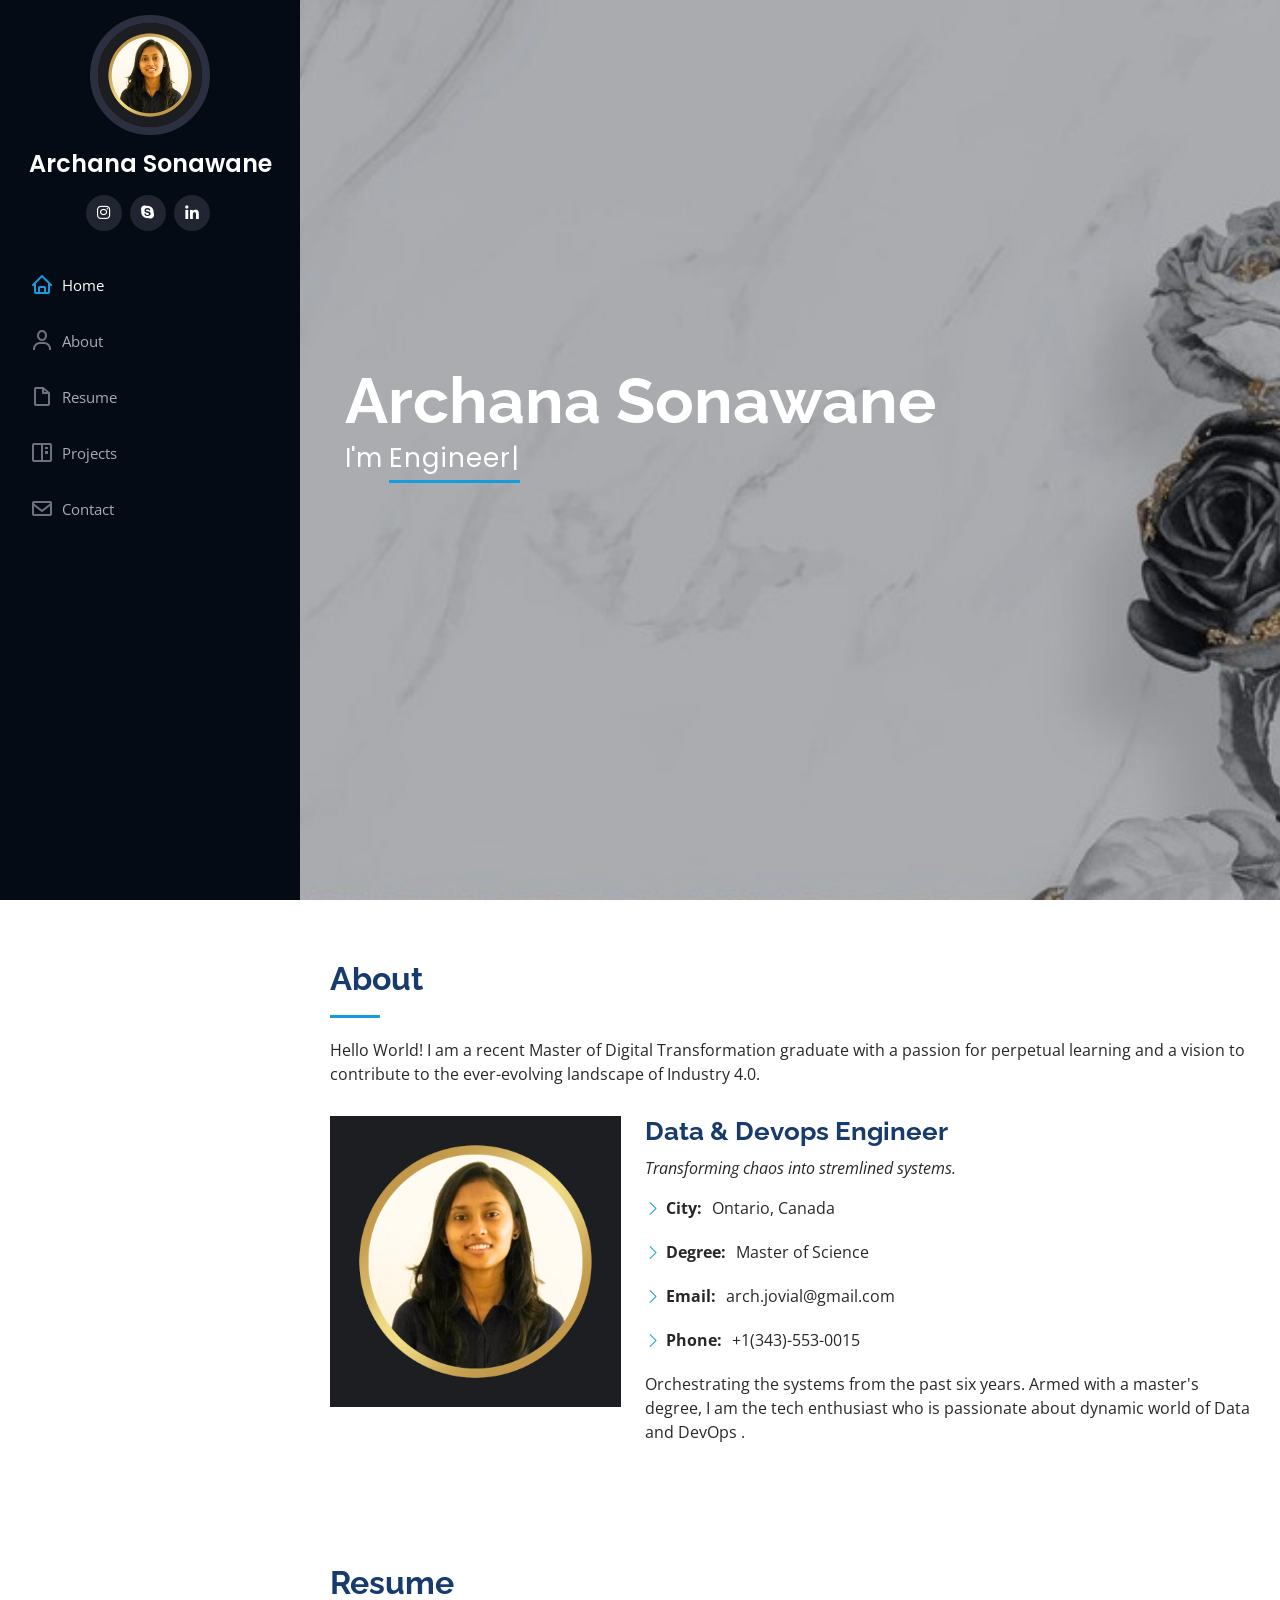
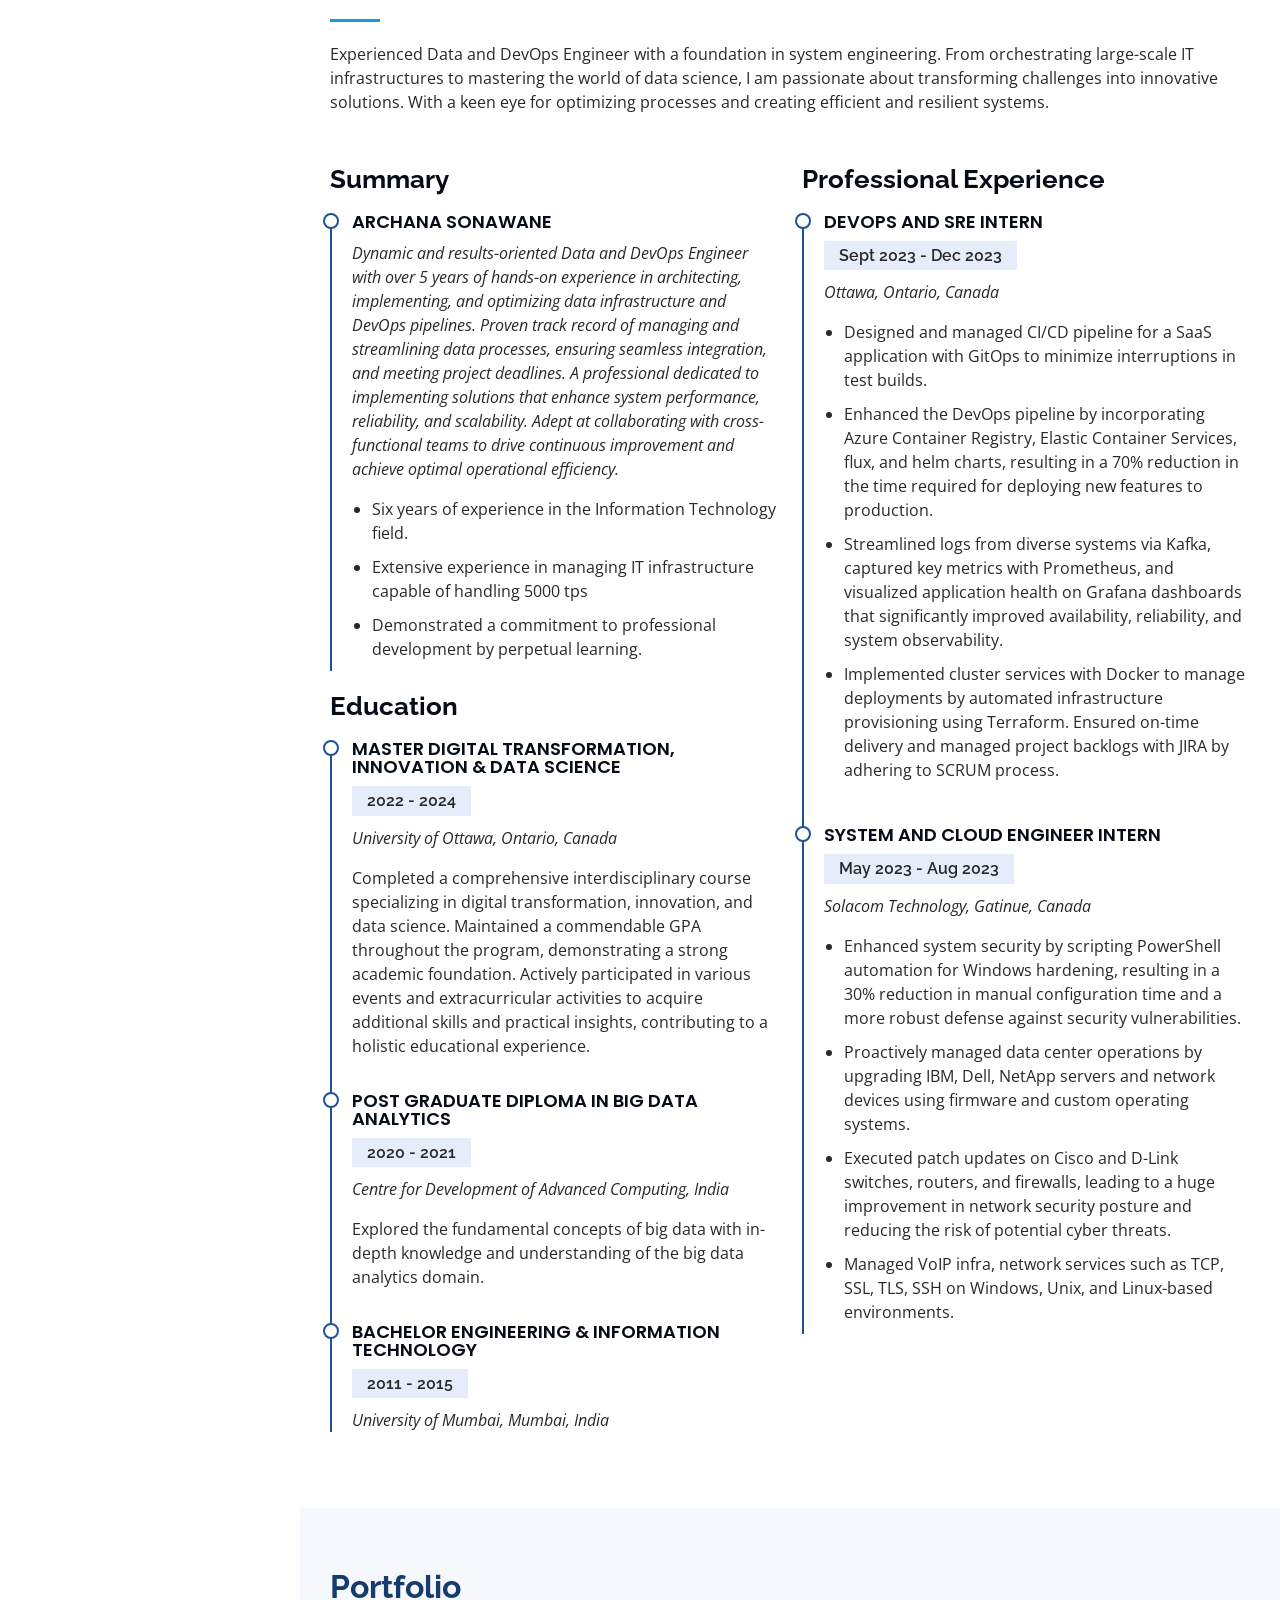
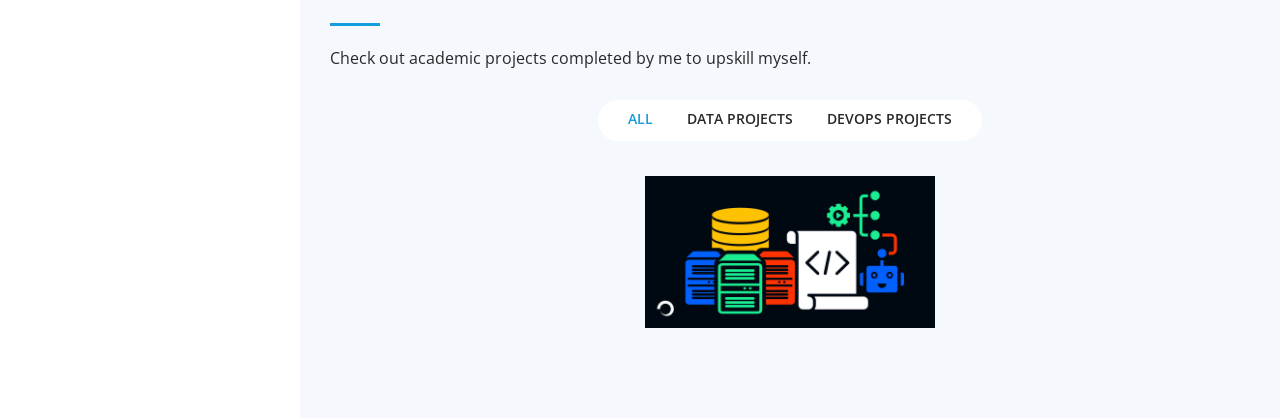
==== commit 71182bf6: "Update index.html" ====
--- a/index.html
+++ b/index.html
@@ -228,9 +228,9 @@
 
           <div class="col-lg-4 col-md-6 portfolio-item filter-app">
             <div class="portfolio-wrap">
-              <img src="assets/img/portfolio/portfolio-1.jpg" class="img-fluid" alt="">
+              <img src="assets/img/portfolio/dataproject1.jpg" class="img-fluid" alt="">
               <div class="portfolio-links">
-                <a href="assets/img/portfolio/portfolio-1.jpg" data-gallery="portfolioGallery" class="portfolio-lightbox" title="App 1"><i class="bx bx-plus"></i></a>
+                <a href="assets/img/portfolio/dataproject1.jpg" data-gallery="portfolioGallery" class="portfolio-lightbox" title="App 1"><i class="bx bx-plus"></i></a>
                 <a href="portfolio-details.html" title="More Details"><i class="bx bx-link"></i></a>
               </div>
             </div>
@@ -238,16 +238,14 @@
 
             <div class="col-lg-4 col-md-6 portfolio-item filter-card">
             <div class="portfolio-wrap">
-              <img src="assets/img/portfolio/portfolio-9.jpg" class="img-fluid" alt="">
+              <img src="img/devopsproject1.jpg" class="img-fluid" alt="">
               <div class="portfolio-links">
-                <a href="assets/img/portfolio/portfolio-9.jpg" data-gallery="portfolioGallery" class="portfolio-lightbox" title="Card 1"><i class="bx bx-plus"></i></a>
+                <a href="img/devopsproject1.jpg" data-gallery="portfolioGallery" class="portfolio-lightbox" title="Card 1"><i class="bx bx-plus"></i></a>
                 <a href="portfolio-details.html" title="More Details"><i class="bx bx-link"></i></a>
               </div>
             </div>
           </div>
-
-        </div>
-
+        </div>
       </div>
     </section><!-- End Portfolio Section -->
     
